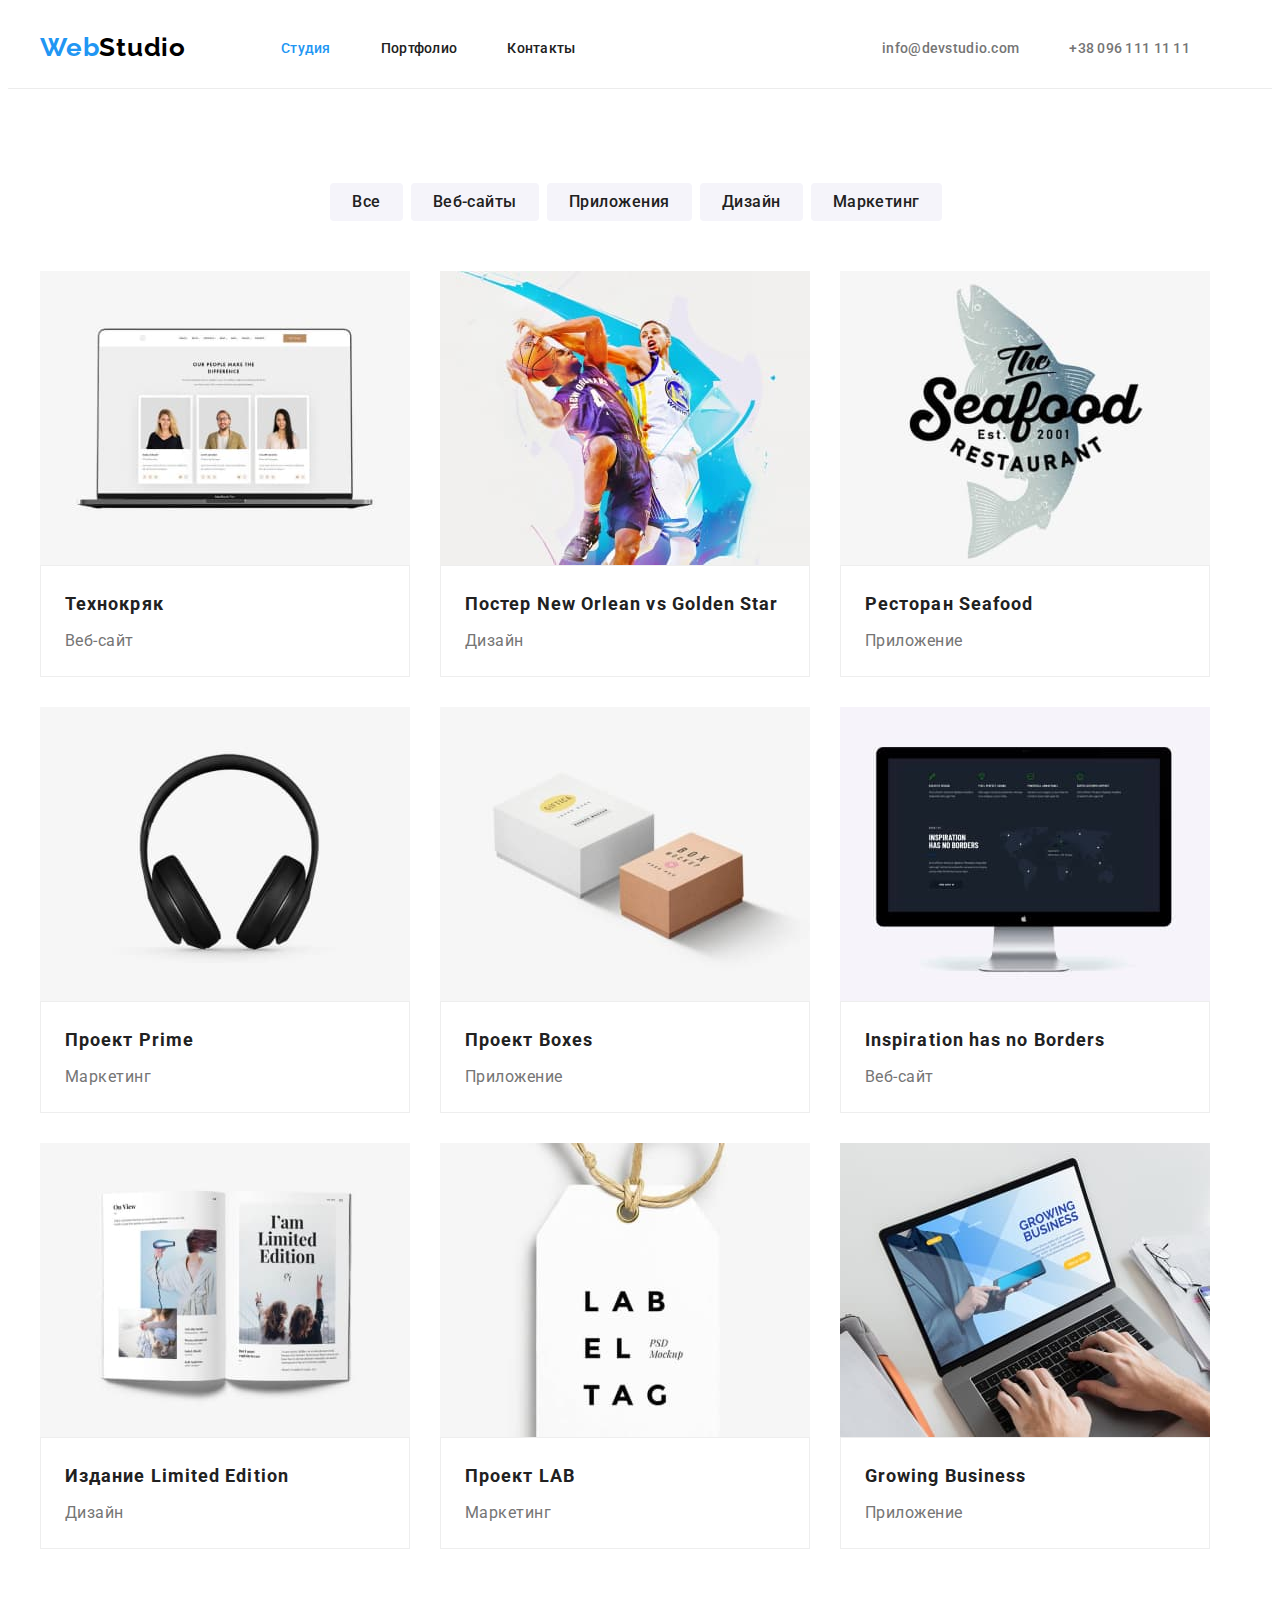
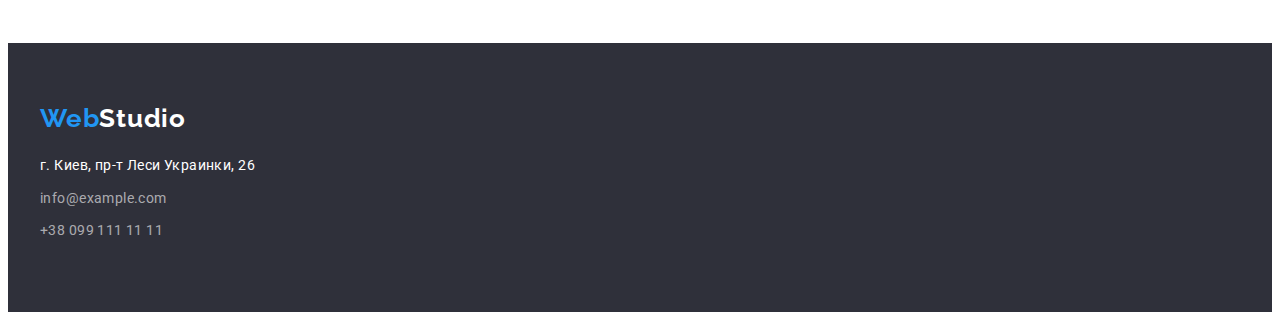
==== portfolio.html @ b497e88e "1st commit" ====
<!DOCTYPE html>
<html lang="ru">
<head>
  <meta charset="UTF-8">
  <meta http-equiv="X-UA-Compatible" content="IE=edge">
  <meta name="viewport" content="width=device-width, initial-scale=1.0">
  <title>WebStudio</title>
  <link rel="preconnect" href="https://fonts.gstatic.com">
  <link href="https://fonts.googleapis.com/css2?family=Raleway:wght@700&family=Roboto:wght@400;500;700;900&display=swap" rel="stylesheet">
  <link rel="stylesheet" href="./css/styles.css">
</head>


<body>
    <!--HEADER-->
    <header class="header">
      <div class="container header-container">
      <nav class="navigation">
        <a class="logo link" href="" lang="en">Web<span class="studio">Studio</span></a>
        <ul class="menu list">
          <li class="menu-item"><a class="menu-link link current" href="">Студия</a></li>
          <li class="menu-item"><a class="menu-link link" href="./portfolio.html">Портфолио</a></li>
          <li class="menu-item"><a class="menu-link link" href="">Контакты</a></li>
        </ul>
      </nav>
  
    <ul class="list header-contact">
      <li><a class="header-cont-link link" href="mailto:info@devstudio.com">info@devstudio.com</a></li>
      <li><a class="header-cont-link link" href="tel:+380961111111">+38 096 111 11 11</a></li>
    </ul>
    </div>
    </header>
  

  <main>
    <section class="project">
        <h2 hidden> Наши продукты </h2>
        <div class="container">
          <ul class="project-btn list">
            <li class="btn-items"><button class="btn-list" type="button">Все</button></li>
            <li class="btn-items"><button class="btn-list" type="button">Веб-сайты</button></li>
            <li class="btn-items"><button class="btn-list" type="button">Приложения</button></li>
            <li class="btn-items"><button class="btn-list" type="button">Дизайн</button></li>
            <li class="btn-items"><button class="btn-list" type="button">Маркетинг</button></li>
        </ul>
      </div>

      <div class="container">
        <ul class="products list">
          <li class="product-list">
              <a href="" class="link">
                  <img src="./portfolio/img-1.jpg" alt="Веб-сайт" width="370" height="294">
                  <div class="project-content">
                  <h2 class="product-title">Технокряк</h2>
                  <p class="product-item">Веб-сайт</p>
                  </div>
              </a>
          </li>
          <li class="product-list">
              <a href="" class="link">
                  <img src="./portfolio/img-2.jpg" alt="Дизайн постера" width="370" height="294">
                  <div class="project-content">
                  <h2 class="product-title">Постер New Orlean vs Golden Star</h2>
                  <p class="product-item">Дизайн</p>
                </div>
              </a>
          </li>
          <li class="product-list">
              <a href="" class="link">
                  <img src="./portfolio/img-3.jpg" alt="Лого ресторана" width="370" height="294">
                  <div class="project-content">
                  <h2 class="product-title">Ресторан Seafood</h2>
                  <p class="product-item">Приложение</p>
                </div>
              </a>
          </li>
          <li class="product-list">
              <a href="" class="link">
                  <img src="./portfolio/img-4.jpg" alt="Наушники" width="370" height="294">
                  <div class="project-content">
                  <h2 class="product-title">Проект Prime</h2>
                  <p class="product-item">Маркетинг</p>
                </div>
              </a>
          </li>
          <li class="product-list">
              <a href="" class="link">
                  <img src="./portfolio/img-5.jpg" alt="Картонные коробки" width="370" height="294">
                  <div class="project-content">
                  <h2 class="product-title">Проект Boxes</h2>
                  <p class="product-item">Приложение</p>
                </div>
              </a>
          </li>
          <li class="product-list">
              <a href="" class="link">
                  <img src="./portfolio/img-6.jpg" alt="Веб-сайт на мониторе" width="370" height="294">
                  <div class="project-content">
                  <h2 class="product-title">Inspiration has no Borders</h2>
                  <p class="product-item">Веб-сайт</p>
                </div>
              </a>
          </li>
          <li class="product-list">
              <a href="" class="link">
                  <img src="./portfolio/img-7.jpg" alt="Журнал" width="370" height="294">
                  <div class="project-content">
                  <h2 class="product-title">Издание Limited Edition</h2>
                  <p class="product-item">Дизайн</p>
                </div>
              </a>
          </li>
          <li class="product-list">
              <a href="" class="link">
                  <img src="./portfolio/img-8.jpg" alt="Бирка Lable" width="370" height="294">
                  <div class="project-content">
                  <h2 class="product-title">Проект LAB</h2>
                  <p class="product-item">Маркетинг</p>
                </div>
              </a>
          </li>
          <li class="product-list">
              <a href="" class="link">
                  <img src="./portfolio/img-9.jpg" alt="Приложение на ноуте" width="370" height="294">
                  <div class="project-content">
                  <h2 class="product-title">Growing Business</h2>
                  <p class="product-item">Приложение</p>
                </div>
              </a>
          </li>
      </ul>
    </div>
    </section>
    
  </main>

  <footer class="footer">
    <div class="container">
      <!--КОНТАКТНАЯ ИНФОРМАЦИЯ-->
      <a class="link logo-footer" href="" lang="en">Web<span class="studio-foooter">Studio</span></a>
        <address class="contact">
          <ul class="list">
            <li class="footer-contact-item">
              <a class="link address" href="https://goo.gl/maps/NLtpxNDjxmrNBVrA6" target="_blank" rel="noopener noreferrer">г. Киев, пр-т Леси Украинки, 26</a>
            </li>
            <li class="footer-contact-item">
              <a class="link footer-cont-link" href="mailto:info@example.com">info@example.com</a>
            </li>
            <li class="footer-contact-item">
              <a class="link footer-cont-link" href="tel:+380991111111">+38 099 111 11 11</a>
            </li>
          </ul>
        </address>
      </div>
  </footer>
</body>
</html>
---- css/styles.css ----
:root{
    --accent-color:#2196F3;
    --main-font: 'Roboto', sans-serif;
    --secondary-font:'Raleway', sans-serif; 
    --prymary-white-color: #ffffff;
}

h1,
h2,
h3,
h4,
h5,
h6,
p{
    margin-top: 0;
    margin-bottom: 0;
}

ul, ol{
    margin-top: 0;
    margin-bottom: 0;
    padding-left: 0;
}

img{
    display: block;
}

.list{
    list-style: none;
}
.link{
    text-decoration: none;
}

body{
    font-family: var(--main-font);
    background-color: var(--prymary-white-color);
}

.container{
    width: 1200px;
    margin: 0 auto;
    padding-left: 15px;
    padding-right: 15px;
    
}
/* ========COMPONENTS============ */
.section{ 
        padding-top: 94px;
        padding-bottom: 94px;
}


/*----------LOGO-------------*/
.logo{
    margin-right: 95px;
    font-family: var(--secondary-font);
    font-weight: 700;
    font-size: 26px;
    line-height: 31px;
    letter-spacing: 0.03em;
    color: #2196F3;
}
.studio{
    color: black;
}
/*----------HEADER-------------*/
.header {
    padding-top: 24px;
    padding-bottom: 25px;
    border-bottom: 1px solid #ececec;}

.header-container{
        display: flex;
        align-items: center;
        justify-content: space-between;   
}

.menu-item:not(:last-child){
    margin-right: 50px;
}

.navigation{
    display: flex;
    align-items: center;
}

.menu{
    display: flex;
    align-items: center;
}
.header-contact{
    display: flex;
    align-items: center;
}
.navigation .link.current{
    color: var(--accent-color);
}
.menu-link {
    font-weight: 500;
    font-size: 14px;
    line-height: 1.14;
    letter-spacing: 0.02em;
    color: #212121;;
}
.menu-link:hover,
.menu-link:focus {
    color: var(--accent-color);
    text-shadow: 0px 4px 4px rgba(0, 0, 0, 0.25);
}

.header-cont-link {
    font-weight: 500;
    font-size: 14px;
    line-height: 1.14;
    letter-spacing: 0.02em;

    color: #757575;

    margin-right: 50px;
}

.header-cont-link:hover,
.header-cont-link:focus{
   color: var(--accent-color);
}


/*----------END HEADER-------------*/
/*----------HERO-------------*/
.hero{
    background-color: #2f303a;
    padding: 200px 0;
}
.hero-title{
    font-weight: 900;
    font-size: 44px;
    line-height: 1.36;
    letter-spacing: 0.06em;
    text-transform: uppercase;
    color: #FFFFFF;

    max-width: 696px;
    text-align: center;
    margin: 0 auto;
    margin-bottom: 30px;

}

.modal-btn{
    padding: 10px 32px;
    font-family: inherit;
    font-weight: 400;
    font-size: 16px;
    line-height: 1.87;
    letter-spacing: 0.06em;
    align-items: center;
    border-radius: 4px;
    cursor: pointer;
    color: #FFFFFF;
    background-color: var(--accent-color);
    margin: 0 auto;
    display: block;
}

.modal-btn:hover,
.modal-btn:focus{
    background-color: #188CE8;
}

/*----------END HERO-------------*/

/*----------НАШИ ОСОБЕННОСТИ-------------*/
.advantages-list{
    display: flex;
    flex-basis: calc((100% - 120px) / 4);
    margin-left: -30px;
    margin-right: -30px;
}
.advantages-item{
    margin-left: 30px;
    margin-top: 30px;
}
.advantages-title{
    line-height: 1.14;
    text-transform: uppercase;
    color: var(--title-color);
    margin-bottom: 10px;
}
.description{
    line-height: 1.71;
    color:var(--text-color);
}

/*----------КОНЕЦ НАШИ ОСОБЕННОСТИ-------------*/
/*----------ЧЕМ МЫ ЗАНИМАЕМСЯ-------------*/
.our-work{
    padding-bottom: 94px;
}
.work-list-item{
    margin-left: 30px;
    margin-top: 30px;
}

.work-list{
    display: flex;
    flex-basis: calc((100% - 90px) / 3);
    margin-left: -30px;
    margin-top: -30px;
}
.our-work-title{
    font-weight: 700;
    font-size: 36px;
    line-height: 1.16;
    text-align: center;
    letter-spacing: 0.03em;
    color: #212121;

    margin-bottom: 50px;
}
/*----------КОНЕЦ ЧЕМ МЫ ЗАНИМАЕМСЯ-------------*/
/*----------НАША КОМАНДА-------------*/
.our-team{
    background-color: #F5F4FA;
}
.our-team-title{
    font-weight: 700;
    font-size: 36px;
    line-height: 1.16;
    text-align: center;
    letter-spacing: 0.03em;
    color: #212121;

    margin-bottom: 50px;
}
.our-team-list{
    display: flex;
    flex-wrap: wrap;
    flex-basis: calc((100% - 120px) / 4);
    margin-left: -30px;
    margin-top: -30px;
}
.our-team-li-item{
    margin-left: 30px;
    margin-top: 30px;
    background: #ffffff;
}
.team-members{
    font-weight: 500;
    font-size: 16px;
    line-height: 1.19;    
    text-align: center;
    letter-spacing: 0.03em;
    margin-bottom: 10px;
    color:  #212121;
}
.work-position{
    font-family: var(--main-font);
    font-weight: 400;
    font-size: 16px;
    line-height: 1.18;
    text-align: center;
    letter-spacing: 0.03em;
    color: #757575;

    margin-bottom: 30px;
}

.team-img{
    margin-bottom: 30px;
}
/*----------КОНЕЦ НАША КОМАНДА-------------*/
/*----------FOOTER-------------*/
footer{
    background-color: #2f303a;
}
.footer{
    padding-top: 60px;
    padding-bottom: 60px;
}
.contact{
    margin-top: 20px;
}

.logo-footer{
    font-family: 'Raleway', sans-serif; 
    font-weight: 700;
    font-size: 26px;
    line-height: 1.19;
    letter-spacing: 0.03em;
    color: #2196F3;
}
.studio-foooter{
    color: #FFFFFF;
}
.address{
    font-style: normal;
    font-weight: 400;
    font-size: 14px;
    line-height: 1.71;
    letter-spacing: 0.03em;
    color: #FFFFFF;
}
.address:hover,
.address:focus{
    color: var(--accent-color);
}

.footer-contact-item{
    margin-bottom: 9px;
}
.footer-cont-link{
    font-style: normal;
    font-weight: 400;
    font-size: 14px;
    line-height: 1.71;
    letter-spacing: 0.03em;
    color: rgba(255, 255, 255, 0.6); 
}
.footer-cont-link:hover,
.footer-cont-link:focus{
    color: var(--accent-color)
}
/*----------END OF FOOTER-------------*/

/*---------------------------------------------------------------PORTFOLIO PAGE--------------------------------------------------------*/
.project{
    padding-top: 94px;
    padding-bottom: 94px;
}
/*----------------------LIST OF BUTTONS----------------*/
.project-btn{
    display: flex;
    justify-content: center;
}

.btn-list{
    font-family: inherit;
    font-weight: 500;
    font-size: 16px;
    line-height: 1.62;
    text-align: center;
    letter-spacing: 0.03em;
    color: #212121;
    background-color: #F5F4FA;
    cursor: pointer;

    border-radius: 4px;
    padding: 6px 22px;
    border: none;
    }

.btn-list:hover,
.btn-list:focus{
   color: #FFFFFF;
   background-color: var(--accent-color) ;
}

.btn-items{
    margin-bottom: 50px;
    margin-right: 8px;
}

.btn-items:not(:last-child) {
    margin-right: 8px;
}
.products{
    display: flex;
    flex-wrap: wrap;
    flex-basis: calc((100% - 90px) / 3);
    margin-left: -30px;
    margin-top: -30px;
    align-content: center; 
}
.product-list{
    margin-left: 30px;
    margin-top: 30px; 
}
.product-title{
    font-weight: 700;
    font-size: 18px;
    line-height: 2;
    letter-spacing: 0.06em;
    color: #212121;

    margin-bottom: 4px;
}
.product-item{
    font-weight: 400;
    font-size: 16px;
    line-height: 1.87;
    letter-spacing: 0.03em;
    color: #757575;
}
.project-content{
    border: 1px solid #EEEEEE;
    padding: 20px 24px; 
}
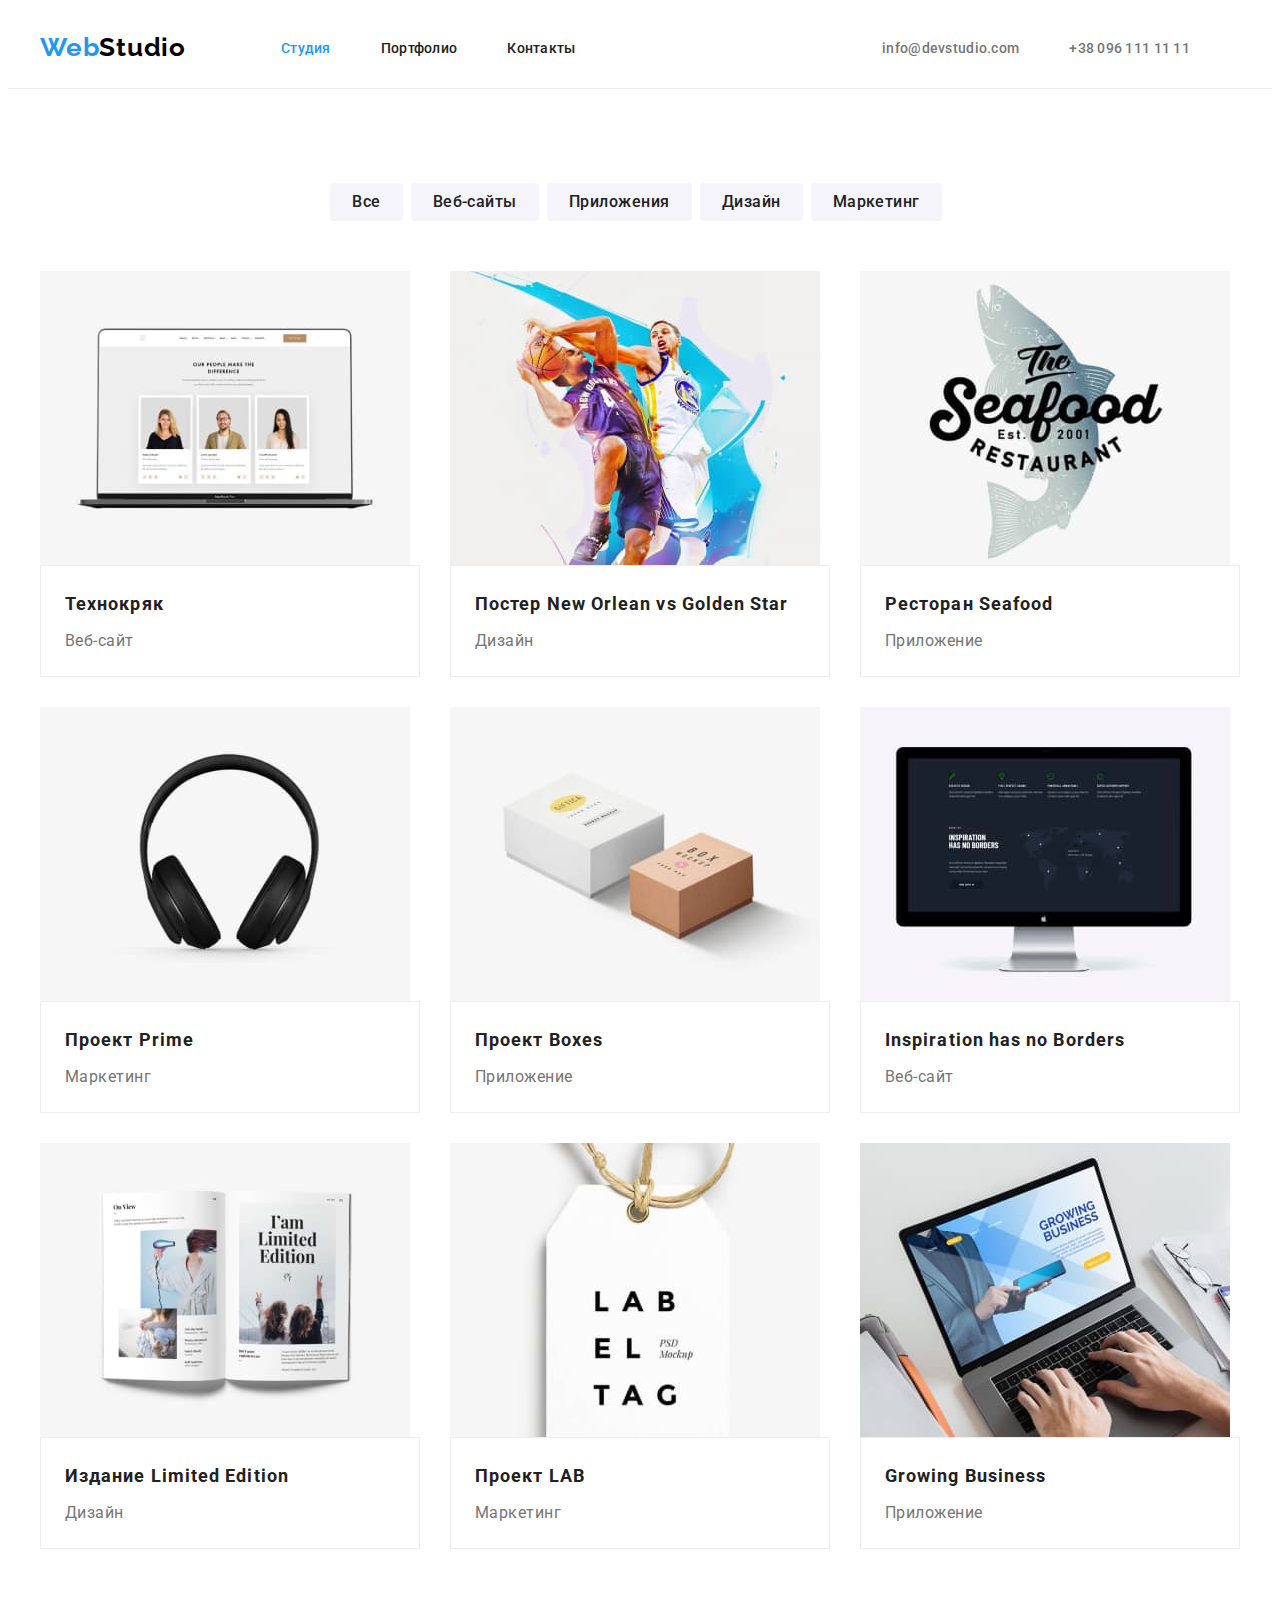
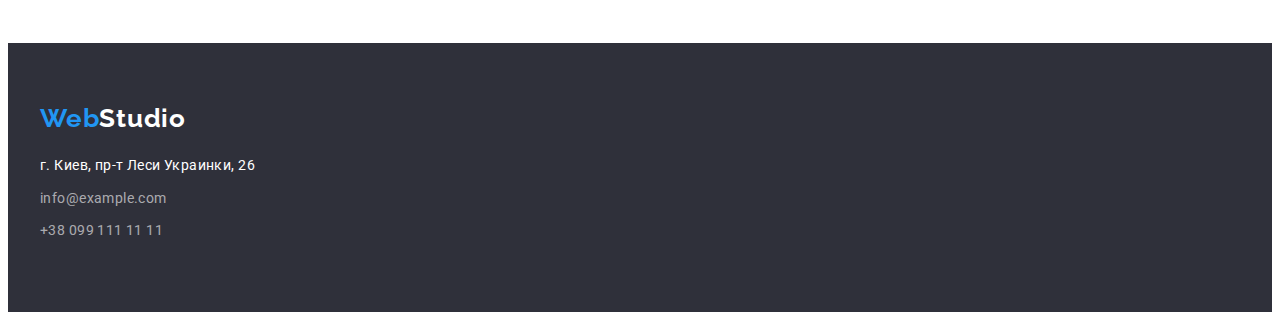
==== commit 05a4c804: "2nd commit" ====
--- a/portfolio.html
+++ b/portfolio.html
@@ -7,6 +7,7 @@
   <title>WebStudio</title>
   <link rel="preconnect" href="https://fonts.gstatic.com">
   <link href="https://fonts.googleapis.com/css2?family=Raleway:wght@700&family=Roboto:wght@400;500;700;900&display=swap" rel="stylesheet">
+  <link rel="stylesheet" href="https://cdnjs.cloudflare.com/ajax/libs/modern-normalize/1.0.0/modern-normalize.min.css" integrity="sha512-ISS7cAi1PEhQ8jnbJpJZMd29NlhNj4AWYyLOSp2CE/CsHxTCu+r+t0D2yoJudVrd0/8fTVPUVDzY5Tvli75u/g==" crossorigin="anonymous" referrerpolicy="no-referrer" />
   <link rel="stylesheet" href="./css/styles.css">
 </head>
 
@@ -18,7 +19,7 @@
       <nav class="navigation">
         <a class="logo link" href="" lang="en">Web<span class="studio">Studio</span></a>
         <ul class="menu list">
-          <li class="menu-item"><a class="menu-link link current" href="">Студия</a></li>
+          <li class="menu-item"><a class="menu-link link current" href="./index.html">Студия</a></li>
           <li class="menu-item"><a class="menu-link link" href="./portfolio.html">Портфолио</a></li>
           <li class="menu-item"><a class="menu-link link" href="">Контакты</a></li>
         </ul>
--- a/css/styles.css
+++ b/css/styles.css
@@ -174,23 +174,28 @@
 /*----------НАШИ ОСОБЕННОСТИ-------------*/
 .advantages-list{
     display: flex;
-    flex-basis: calc((100% - 120px) / 4);
     margin-left: -30px;
     margin-right: -30px;
 }
+
 .advantages-item{
+    flex-basis: calc((100% - 120px) / 4);
     margin-left: 30px;
     margin-top: 30px;
 }
 .advantages-title{
+    font-style: 400;
+    font-weight: bold;
+    font-size: 14px;
     line-height: 1.14;
+    letter-spacing: 0.03em;
     text-transform: uppercase;
-    color: var(--title-color);
+    color: #212121;
     margin-bottom: 10px;
 }
 .description{
     line-height: 1.71;
-    color:var(--text-color);
+    color: #757575;
 }
 
 /*----------КОНЕЦ НАШИ ОСОБЕННОСТИ-------------*/
@@ -263,12 +268,12 @@
     text-align: center;
     letter-spacing: 0.03em;
     color: #757575;
-
-    margin-bottom: 30px;
-}
-
-.team-img{
-    margin-bottom: 30px;
+}
+
+
+.team-info{
+    padding-top: 30px;
+    padding-bottom: 30px;
 }
 /*----------КОНЕЦ НАША КОМАНДА-------------*/
 /*----------FOOTER-------------*/
@@ -333,6 +338,7 @@
 .project-btn{
     display: flex;
     justify-content: center;
+    margin-bottom: 50px;
 }
 
 .btn-list{
@@ -358,7 +364,6 @@
 }
 
 .btn-items{
-    margin-bottom: 50px;
     margin-right: 8px;
 }
 
@@ -368,12 +373,12 @@
 .products{
     display: flex;
     flex-wrap: wrap;
-    flex-basis: calc((100% - 90px) / 3);
     margin-left: -30px;
     margin-top: -30px;
     align-content: center; 
 }
 .product-list{
+    flex-basis: calc((100% - 90px) / 3);
     margin-left: 30px;
     margin-top: 30px; 
 }
